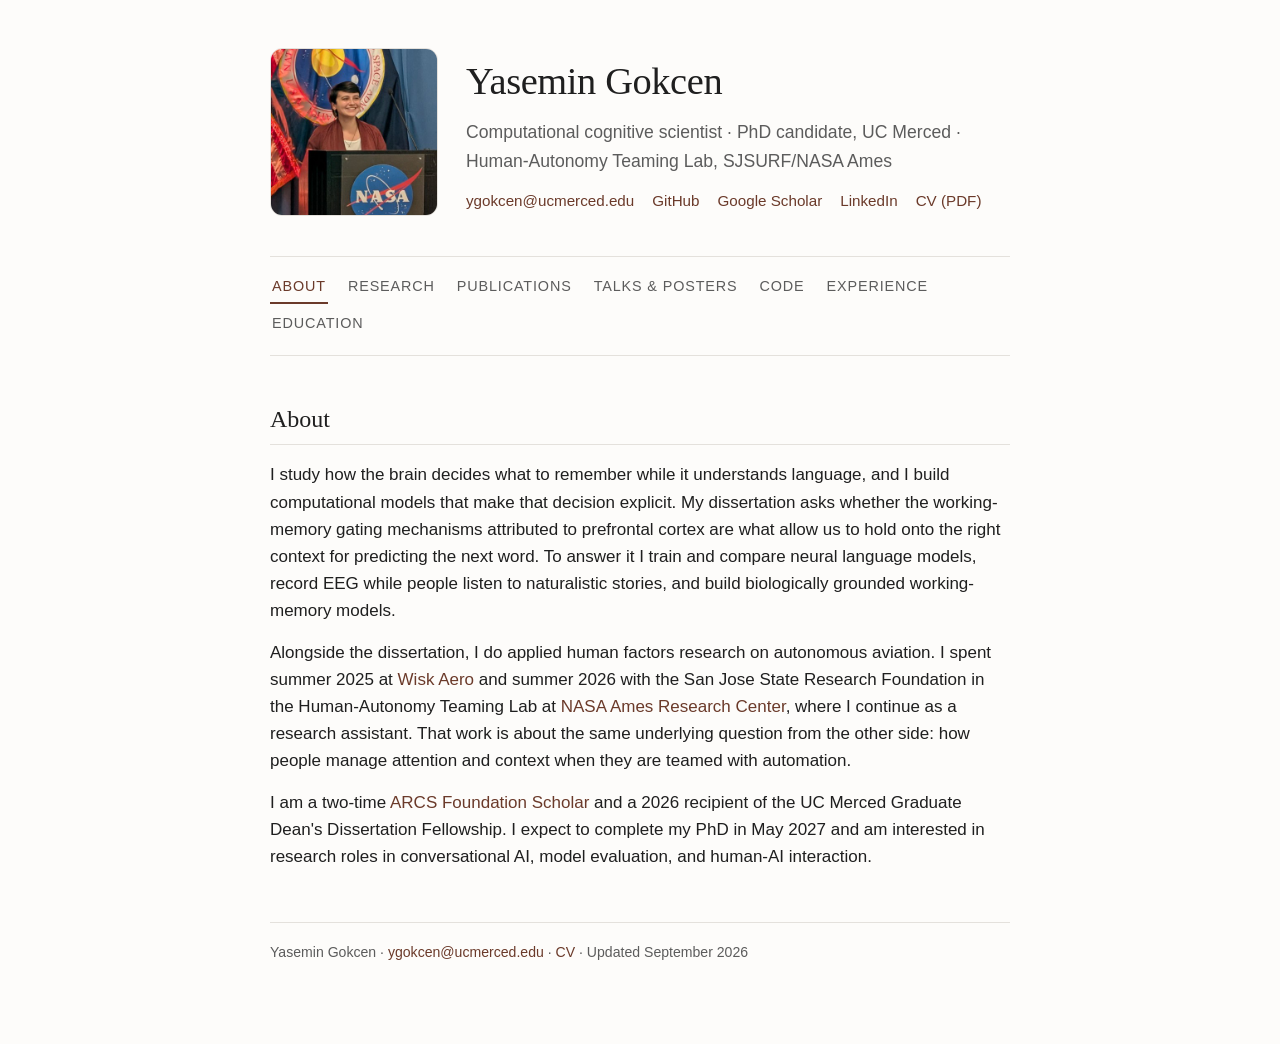
==== index.html @ 8fd5aa47 "Fix universal selector typo, suppress focus ring on tab panels, show all sections without JS" ====
<!DOCTYPE html>
<html lang="en">
<head>
<meta charset="utf-8">
<meta name="viewport" content="width=device-width, initial-scale=1">
<title>Yasemin Gokcen</title>
<meta name="description" content="Yasemin Gokcen — computational cognitive scientist. PhD candidate at UC Merced working on context gating in predictive language processing; human-autonomy teaming research at NASA Ames.">
<meta property="og:title" content="Yasemin Gokcen">
<meta property="og:description" content="Computational cognitive scientist. Language models, EEG, working memory, and human-autonomy teaming.">
<meta property="og:type" content="website">
<meta property="og:url" content="https://yasemin.gokcen.me/">
<link rel="canonical" href="https://yasemin.gokcen.me/">
<link rel="stylesheet" href="style.css">
<noscript><style>main > section[role="tabpanel"][hidden] { display: block; }</style></noscript>
</head>
<body>
<main>

<header class="masthead">
<img class="portrait" src="img/yasemin.jpg" alt="Yasemin Gokcen speaking at a NASA podium" width="400" height="400">
<div class="masthead-text">
<h1>Yasemin Gokcen</h1>
<p class="tagline">Computational cognitive scientist · PhD candidate, UC Merced · Human-Autonomy Teaming Lab, SJSURF/NASA Ames</p>
<div class="links">
<a href="mailto:ygokcen@ucmerced.edu">ygokcen@ucmerced.edu</a>
<a href="https://github.com/y-gokcen">GitHub</a>
<a href="https://scholar.google.com/citations?user=xnPKVA8AAAAJ&amp;hl=en">Google Scholar</a>
<a href="https://www.linkedin.com/in/yasemin-gokcen-015443337/">LinkedIn</a>
<a href="cv/Yasemin_Gokcen_Resume_2026.pdf">CV (PDF)</a>
</div>
</div>
</header>

<nav class="sections" role="tablist" aria-label="Page sections">
<a href="#about" role="tab" id="tab-about" aria-controls="about" data-tab="about">About</a>
<a href="#research" role="tab" id="tab-research" aria-controls="research" data-tab="research">Research</a>
<a href="#publications" role="tab" id="tab-publications" aria-controls="publications" data-tab="publications">Publications</a>
<a href="#presentations" role="tab" id="tab-presentations" aria-controls="presentations" data-tab="presentations">Talks &amp; Posters</a>
<a href="#projects" role="tab" id="tab-projects" aria-controls="projects" data-tab="projects">Code</a>
<a href="#experience" role="tab" id="tab-experience" aria-controls="experience" data-tab="experience">Experience</a>
<a href="#education" role="tab" id="tab-education" aria-controls="education" data-tab="education">Education</a>
</nav>

<section id="about" role="tabpanel" aria-labelledby="tab-about" tabindex="0">
<h2>About</h2>
<p>I study how the brain decides what to remember while it understands language, and I build computational models that make that decision explicit. My dissertation asks whether the working-memory gating mechanisms attributed to prefrontal cortex are what allow us to hold onto the right context for predicting the next word. To answer it I train and compare neural language models, record EEG while people listen to naturalistic stories, and build biologically grounded working-memory models.</p>
<p>Alongside the dissertation, I do applied human factors research on autonomous aviation. I spent summer 2025 at <a href="https://wisk.aero/">Wisk Aero</a> and summer 2026 with the San Jose State Research Foundation in the Human-Autonomy Teaming Lab at <a href="https://www.nasa.gov/ames/">NASA Ames Research Center</a>, where I continue as a research assistant. That work is about the same underlying question from the other side: how people manage attention and context when they are teamed with automation.</p>
<p>I am a two-time <a href="https://arcsfoundation.org/">ARCS Foundation Scholar</a> and a 2026 recipient of the UC Merced Graduate Dean's Dissertation Fellowship. I expect to complete my PhD in May 2027 and am interested in research roles in conversational AI, model evaluation, and human-AI interaction.</p>
</section>

<section id="research" role="tabpanel" aria-labelledby="tab-research" tabindex="0" hidden>
<h2>Research</h2>
<h3>Context gating in predictive language processing</h3>
<p class="meta">PhD dissertation · UC Merced · with David C. Noelle and Rachel Ryskin</p>
<p>Comprehenders constantly predict upcoming words from context, but the memory holding that context is limited and noisy. Something has to decide what to keep and what to let go. Prefrontal cortex is thought to solve this with a gating mechanism: open the gate to update working memory with relevant input, close it to protect what is already there. My dissertation tests whether this gating is what supports prediction during real-time comprehension, using three converging methods.</p>
<ul>
<li><strong>Language-model comparison.</strong> I trained matched recurrent language models that differ only in whether they have gating (LSTM vs. RNN, several random seeds each) and derived a word-by-word <em>gating utility</em> score: how much better the gated model predicts each word. Gating utility rises with independent measures of working-memory demand from three psycholinguistic frameworks (Dependency Locality Theory, ACT-R retrieval cost, and left-corner parsing), which means gating is recruited exactly where context memory is under the most strain.</li>
<li><strong>EEG during naturalistic listening.</strong> Thirty-two participants listened to the ten Natural Stories narratives while I recorded EEG. Mixed-effects models with GPT surprisal, semantic similarity, frequency, and duration as predictors replicate the surprisal–N400 relationship in a naturalistic auditory setting, and the gating-utility score predicts a separate, later component (roughly 400–600 ms), consistent with gating being a distinct process from prediction itself.</li>
<li><strong>A biologically grounded working-memory model.</strong> I built a prefrontal-cortex/basal-ganglia working-memory model in Go using the Leabra/Emergent framework, ran parameter sweeps on an HPC cluster with SLURM, and ablated three model variants to identify which memory component carries the effect. A manuscript on adaptive gating for sequence prediction with long-distance dependencies is in preparation.</li>
</ul>
<h3>Human-autonomy teaming in aviation</h3>
<p class="meta">San Jose State University Research Foundation collaboration with NASA Ames Research Center (2026–present) · Wisk Aero (2025)</p>
<p>With the HAT Lab I owned the reaction-time data for a human-in-the-loop study of remote pilots responding to autonomous detect-and-avoid alerts, turning raw simulation logs into the analysis-ready dataset used by the team, and analyzed response times by alert type and maneuver together with NASA-TLX workload and physiological measures. I also authored a research roadmap on the changing human role in autonomous aviation and served as an embedded observer for a week-long air traffic control simulation with retired controllers. At Wisk Aero I led rapid prototype studies with eye-tracking, physiological sensors, and qualitative methods, and presented findings that shaped product decisions.</p>
</section>

<section id="publications" role="tabpanel" aria-labelledby="tab-publications" tabindex="0" hidden>
<h2>Publications</h2>
<div class="pub">
<div class="title">The Role of Context Gating in Predictive Sentence Processing</div>
<div>Yasemin Gokcen, David C. Noelle, and Rachel Ryskin</div>
<div class="venue">Proceedings of the 47th Annual Meeting of the Cognitive Science Society (CogSci 2025)
<a class="pdf" href="https://escholarship.org/uc/item/21w8j87z">eScholarship</a>
<a class="pdf" href="https://escholarship.org/content/qt21w8j87z/qt21w8j87z.pdf">PDF</a>
</div>
</div>
<div class="pub">
<div class="title">Adaptive Gating in Prefrontal Cortex for Sequence Prediction with Long-Distance Dependencies</div>
<div>Yasemin Gokcen, Rachel Ryskin, and David C. Noelle</div>
<div class="venue">Manuscript in preparation, 2026</div>
</div>
</section>

<section id="presentations" role="tabpanel" aria-labelledby="tab-presentations" tabindex="0" hidden>
<h2>Talks &amp; Posters</h2>
<p class="small meta">One research line across four years. Click a thumbnail for the full PDF.</p>
<div class="grid">
<div class="card">
<a class="thumb" href="posters/2026-ARCS-poster.pdf"><img src="img/2026-ARCS-poster.jpg" alt="ARCS Foundation 2026 poster" loading="lazy"></a>
<div class="body">
<span class="kind">Poster · April 2026</span>
<div class="venue">ARCS Foundation Northern California Chapter, Supernova Scholar Showcase</div>
<div class="ttl">The Role of Context Gating in Predictive Sentence Processing</div>
</div>
</div>
<div class="card">
<a class="thumb" href="posters/2025-SNL-poster.pdf"><img src="img/2025-SNL-poster.jpg" alt="SNL 2025 poster" loading="lazy"></a>
<div class="body">
<span class="kind">Poster · 2025</span>
<div class="venue">Society for the Neurobiology of Language</div>
<div class="ttl">The Role of Context Gating in Predictive Sentence Processing</div>
</div>
</div>
<div class="card">
<a class="thumb" href="posters/2025-CogSci-poster.pdf"><img src="img/2025-CogSci-poster.jpg" alt="CogSci 2025 poster" loading="lazy"></a>
<div class="body">
<span class="kind">Poster · 2025</span>
<div class="venue">Cognitive Science Society (CogSci), San Francisco</div>
<div class="ttl">The Role of Context Gating in Predictive Sentence Processing</div>
</div>
</div>
<div class="card">
<a class="thumb" href="posters/2024-CAMP7-talk.pdf"><img src="img/2024-CAMP7-talk.jpg" alt="CAMP 7 talk slides" loading="lazy"></a>
<div class="body">
<span class="kind">Talk · 2024</span>
<div class="venue">California Meeting on Psycholinguistics (CAMP 7), UC San Diego</div>
<div class="ttl">The Role of Context Gating in Predictive Sentence Processing</div>
</div>
</div>
<div class="card">
<a class="thumb" href="posters/2024-CIN-poster.pdf"><img src="img/2024-CIN-poster.jpg" alt="CIN 2024 poster" loading="lazy"></a>
<div class="body">
<span class="kind">Poster · 2024</span>
<div class="venue">Center for Integrated Neuroscience Inaugural Research Showcase, UC Merced</div>
<div class="ttl">The Role of Prefrontal Cortex Context Maintenance and Updating in Predictive Sentence Processing</div>
</div>
</div>
<div class="card">
<a class="thumb" href="posters/2023-Psychonomics-poster.pdf"><img src="img/2023-Psychonomics-poster.jpg" alt="Psychonomics 2023 poster" loading="lazy"></a>
<div class="body">
<span class="kind">Poster · 2023</span>
<div class="venue">Psychonomic Society Annual Meeting, San Francisco</div>
<div class="ttl">The Role of Context Maintenance and Updating in Predictive Sentence Processing</div>
</div>
</div>
<div class="card">
<a class="thumb" href="posters/2023-SNL-poster.pdf"><img src="img/2023-SNL-poster.jpg" alt="SNL 2023 poster" loading="lazy"></a>
<div class="body">
<span class="kind">Poster · 2023</span>
<div class="venue">Society for the Neurobiology of Language, Marseille</div>
<div class="ttl">Sandbox Series: The Role of Context Maintenance and Updating in Predictive Sentence Processing</div>
</div>
</div>
</div>
</section>

<section id="projects" role="tabpanel" aria-labelledby="tab-projects" tabindex="0" hidden>
<h2>Code</h2>
<p class="small meta">Research code and demos on <a href="https://github.com/y-gokcen">GitHub</a>.</p>
<div class="project">
<span class="name"><a href="https://github.com/y-gokcen/FSA-Model">FSA-Model</a></span> <span class="stack">Go · Leabra/Emergent · SLURM · R</span>
<div>Prefrontal-cortex/basal-ganglia (PBWM) working-memory model that must learn to gate and hold a disambiguating token in order to predict the next symbol of a finite-state-automaton sequence. Adapted from the CompCogNeuro SIR simulation; the computational core of the dissertation.</div>
</div>
<div class="project">
<span class="name"><a href="https://github.com/y-gokcen/eeg-language-processing">eeg-language-processing</a></span> <span class="stack">Python · EEG</span>
<div>Tests whether GPT-2 surprisal predicts human EEG responses during naturalistic story comprehension, linking language-model predictability to the N400.</div>
</div>
<div class="project">
<span class="name"><a href="https://github.com/y-gokcen/lstm-runn-working-memory">lstm-runn-working-memory</a></span> <span class="stack">R · lme4 · tidyverse</span>
<div>Analysis comparing LSTM, ReLU-RNN, and tanh-RNN language models (15 seeds each) on the Natural Stories corpus; model residuals serve as a gating-utility measure tested against working-memory demand predictors.</div>
</div>
<div class="project">
<span class="name"><a href="https://github.com/y-gokcen/predictive-coding-network">predictive-coding-network</a></span> <span class="stack">Python · NumPy</span>
<div>Predictive coding network implemented from scratch with local, prediction-error-driven learning instead of backpropagation; over 90% accuracy on unseen logic-gate sequences.</div>
</div>
<div class="project">
<span class="name"><a href="https://github.com/y-gokcen/gpt2-surprisal-demo">gpt2-surprisal-demo</a></span> <span class="stack">JavaScript</span>
<div>Interactive word-by-word GPT-2 surprisal calculator, built with AI-assisted development tools and deployed in under an hour. <a href="https://y-gokcen.github.io/gpt2-surprisal-demo/">Live demo</a>.</div>
</div>
</section>

<section id="experience" role="tabpanel" aria-labelledby="tab-experience" tabindex="0" hidden>
<h2>Experience</h2>
<div class="role">
<div class="head"><span class="org">Research Assistant, San Jose State Research Foundation + Human-Autonomy Teaming Lab · NASA Ames Research Center</span><span class="when">Jun 2026 – present</span></div>
<div class="small">Summer internship extended into an ongoing role. Reaction-time analysis for a remote-pilot detect-and-avoid study; research roadmap on the human role in autonomous aviation; embedded observer for an air traffic control simulation.</div>
</div>
<div class="role">
<div class="head"><span class="org">Human Factors Intern · Wisk Aero</span><span class="when">Jun – Aug 2025</span></div>
<div class="small">Applied research on human-automation interaction for autonomous aircraft: rapid prototype studies with eye-tracking and physiological sensors, multimodal data modeling, stakeholder presentations.</div>
</div>
<div class="role">
<div class="head"><span class="org">Graduate Teaching Assistant · UC Merced</span><span class="when">Aug 2025 – May 2026</span></div>
<div class="small">TA for cognitive science classes taught at UC Merced, including Introduction to AI, Introduction to Linguistics, Cognitive Neuroscience, Computational Cognitive Neuroscience, and Scientific Thinking; Led weekly discussion and computer-science lab sections for 100+ students; Provided detailed feedback for students and collaborated with professor on class and evaluation materials.</div>
</div>
</section>

<section id="education" role="tabpanel" aria-labelledby="tab-education" tabindex="0" hidden>
<h2>Education &amp; Awards</h2>
<ul>
<li><strong>PhD, Cognitive and Information Sciences</strong>, University of California, Merced, expected May 2027. Advisors: David C. Noelle and Rachel Ryskin.</li>
<li><strong>MS, Cognitive and Information Sciences</strong>, University of California, Merced, 2026.</li>
<li><strong>BS, Cognitive/Computational Neuroscience</strong>, The Ohio State University, 2022.</li>
</ul>
<ul>
<li>Graduate Dean's Dissertation Fellowship, UC Merced (2026)</li>
<li>ARCS Foundation Scholar, Northern California Chapter (2024–2026)</li>
<li>MacKenzie Scott Travel Award (2023)</li>
<li>UC Merced Academic Senate Summer Fellowship (2023–2024)</li>
<li>ADNiR Scholar, The Ohio State University (2021–2022)</li>
</ul>
</section>

<footer>
Yasemin Gokcen · <a href="mailto:ygokcen@ucmerced.edu">ygokcen@ucmerced.edu</a> · <a href="cv/Yasemin_Gokcen_Resume_2026.pdf">CV</a> · Updated September 2026
</footer>

<script>
(function () {
  var tabs = Array.prototype.slice.call(document.querySelectorAll('nav.sections [role="tab"]'));
  var panels = Array.prototype.slice.call(document.querySelectorAll('main > section[role="tabpanel"]'));
  var defaultTab = 'about';

  function activate(id, opts) {
    opts = opts || {};
    var found = false;
    panels.forEach(function (panel) {
      var match = panel.id === id;
      panel.hidden = !match;
      if (match) found = true;
    });
    if (!found) {
      id = defaultTab;
      panels.forEach(function (panel) {
        panel.hidden = panel.id !== id;
      });
    }
    tabs.forEach(function (tab) {
      var selected = tab.dataset.tab === id;
      tab.setAttribute('aria-selected', selected ? 'true' : 'false');
      tab.classList.toggle('active', selected);
    });
    if (opts.scroll) {
      var panel = document.getElementById(id);
      if (panel) panel.focus({ preventScroll: false });
    }
  }

  tabs.forEach(function (tab) {
    tab.addEventListener('click', function (e) {
      e.preventDefault();
      var id = tab.dataset.tab;
      if (history.pushState) {
        history.pushState(null, '', '#' + id);
      } else {
        location.hash = id;
      }
      activate(id, { scroll: true });
    });
  });

  window.addEventListener('popstate', function () {
    var id = location.hash.replace('#', '') || defaultTab;
    activate(id);
  });

  var initial = location.hash.replace('#', '') || defaultTab;
  activate(initial);
})();
</script>
</main>
</body>
</html>
---- style.css ----
:root {
--bg: #fdfcfa;
--fg: #1f1f1f;
--muted: #5c5c5c;
--rule: #e4e1dc;
--accent: #6b3a2a;
--card: #ffffff;
--todo: #b3261e;
--maxw: 780px;
}
@media (prefers-color-scheme: dark) {
:root:not([data-theme="light"]) {
--bg: #161514;
--fg: #ebe7e1;
--muted: #a39d95;
--rule: #2e2b28;
--accent: #d8a08b;
--card: #1f1d1b;
--todo: #f2857a;
}
}
* { box-sizing: border-box; }
html { scroll-behavior: smooth; }
body {
margin: 0;
background: var(--bg);
color: var(--fg);
font-family: -apple-system, BlinkMacSystemFont, "Segoe UI", Roboto, Helvetica, Arial, sans-serif;
font-size: 17px;
line-height: 1.6;
-webkit-font-smoothing: antialiased;
}
a { color: var(--accent); text-decoration: none; }
a:hover { text-decoration: underline; }
main {
max-width: var(--maxw);
margin: 0 auto;
padding: 48px 20px 80px;
}
/* Header */
header.masthead {
margin-bottom: 40px;
display: flex;
align-items: center;
gap: 28px;
}
header.masthead .portrait {
width: 168px;
height: 168px;
flex: 0 0 168px;
object-fit: cover;
border-radius: 12px;
border: 1px solid var(--rule);
}
header.masthead h1 {
font-family: Georgia, "Times New Roman", serif;
font-weight: 400;
font-size: 2.4rem;
letter-spacing: -0.01em;
margin: 0 0 6px;
}
header.masthead .tagline {
font-size: 1.1rem;
color: var(--muted);
margin: 0 0 14px;
}
header.masthead .links {
display: flex;
flex-wrap: wrap;
gap: 6px 18px;
font-size: 0.95rem;
}
nav.sections {
display: flex;
flex-wrap: wrap;
gap: 4px 18px;
font-size: 0.9rem;
text-transform: uppercase;
letter-spacing: 0.06em;
padding: 14px 0;
border-top: 1px solid var(--rule);
border-bottom: 1px solid var(--rule);
margin-bottom: 44px;
}
nav.sections a { color: var(--muted); }
nav.sections a:hover { color: var(--accent); text-decoration: none; }
/* Sections */
section { margin-bottom: 52px; }
section h2 {
font-family: Georgia, "Times New Roman", serif;
font-weight: 400;
font-size: 1.5rem;
margin: 0 0 16px;
padding-bottom: 6px;
border-bottom: 1px solid var(--rule);
}
section h3 {
font-size: 1.05rem;
font-weight: 600;
margin: 24px 0 4px;
}
section p { margin: 0 0 14px; }
section ul { padding-left: 1.2em; margin: 0 0 14px; }
section li { margin-bottom: 6px; }
.meta { color: var(--muted); font-size: 0.95rem; }
.small { font-size: 0.92rem; }
/* Publications */
.pub { margin-bottom: 18px; }
.pub .title { font-weight: 600; }
.pub .venue { color: var(--muted); }
.pub .pdf { font-size: 0.9rem; margin-left: 6px; }
/* Talks & posters grid */
.grid {
display: grid;
grid-template-columns: repeat(auto-fill, minmax(220px, 1fr));
gap: 22px;
margin-top: 8px;
}
.card {
background: var(--card);
border: 1px solid var(--rule);
border-radius: 6px;
overflow: hidden;
display: flex;
flex-direction: column;
}
.card a.thumb {
display: block;
background: #efece7;
border-bottom: 1px solid var(--rule);
aspect-ratio: 4 / 3;
overflow: hidden;
}
.card a.thumb img {
width: 100%;
height: 100%;
object-fit: cover;
object-position: top;
display: block;
transition: transform 0.2s ease;
}
.card a.thumb:hover img { transform: scale(1.02); }
.card .body { padding: 12px 14px 14px; font-size: 0.92rem; }
.card .kind {
display: inline-block;
font-size: 0.72rem;
text-transform: uppercase;
letter-spacing: 0.08em;
color: var(--muted);
margin-bottom: 4px;
}
.card .venue { font-weight: 600; }
.card .ttl { color: var(--muted); margin-top: 2px; }
/* Projects */
.project { margin-bottom: 14px; }
.project .name { font-weight: 600; }
.project .stack { color: var(--muted); font-size: 0.88rem; }
/* Experience */
.role { margin-bottom: 16px; }
.role .head { display: flex; justify-content: space-between; gap: 12px; flex-wrap: wrap; }
.role .org { font-weight: 600; }
.role .when { color: var(--muted); font-size: 0.92rem; white-space: nowrap; }
/* Review markers: remove before publishing */
.todo {
color: var(--todo);
font-weight: 600;
font-size: 0.85rem;
}
footer {
border-top: 1px solid var(--rule);
padding-top: 18px;
color: var(--muted);
font-size: 0.88rem;
}
@media (max-width: 560px) {
header.masthead { flex-direction: column; align-items: flex-start; gap: 18px; }
header.masthead .portrait { width: 132px; height: 132px; flex-basis: auto; }
}
@media (max-width: 480px) {
body { font-size: 16px; }
header.masthead h1 { font-size: 1.9rem; }
main { padding-top: 32px; }
}
/* --- Tab navigation (appended for click-to-switch sections) --- */

nav.sections a[role="tab"] {
  padding: 4px 2px;
  border-bottom: 2px solid transparent;
}

nav.sections a[role="tab"]:hover {
  border-bottom-color: var(--rule);
}

nav.sections a[role="tab"].active {
  color: var(--accent);
  border-bottom-color: var(--accent);
}

main > section[role="tabpanel"][hidden] {
  display: none;
}

/* Panels receive programmatic focus when a tab is clicked; suppress the focus ring on them */
main > section[role="tabpanel"]:focus { outline: none; }
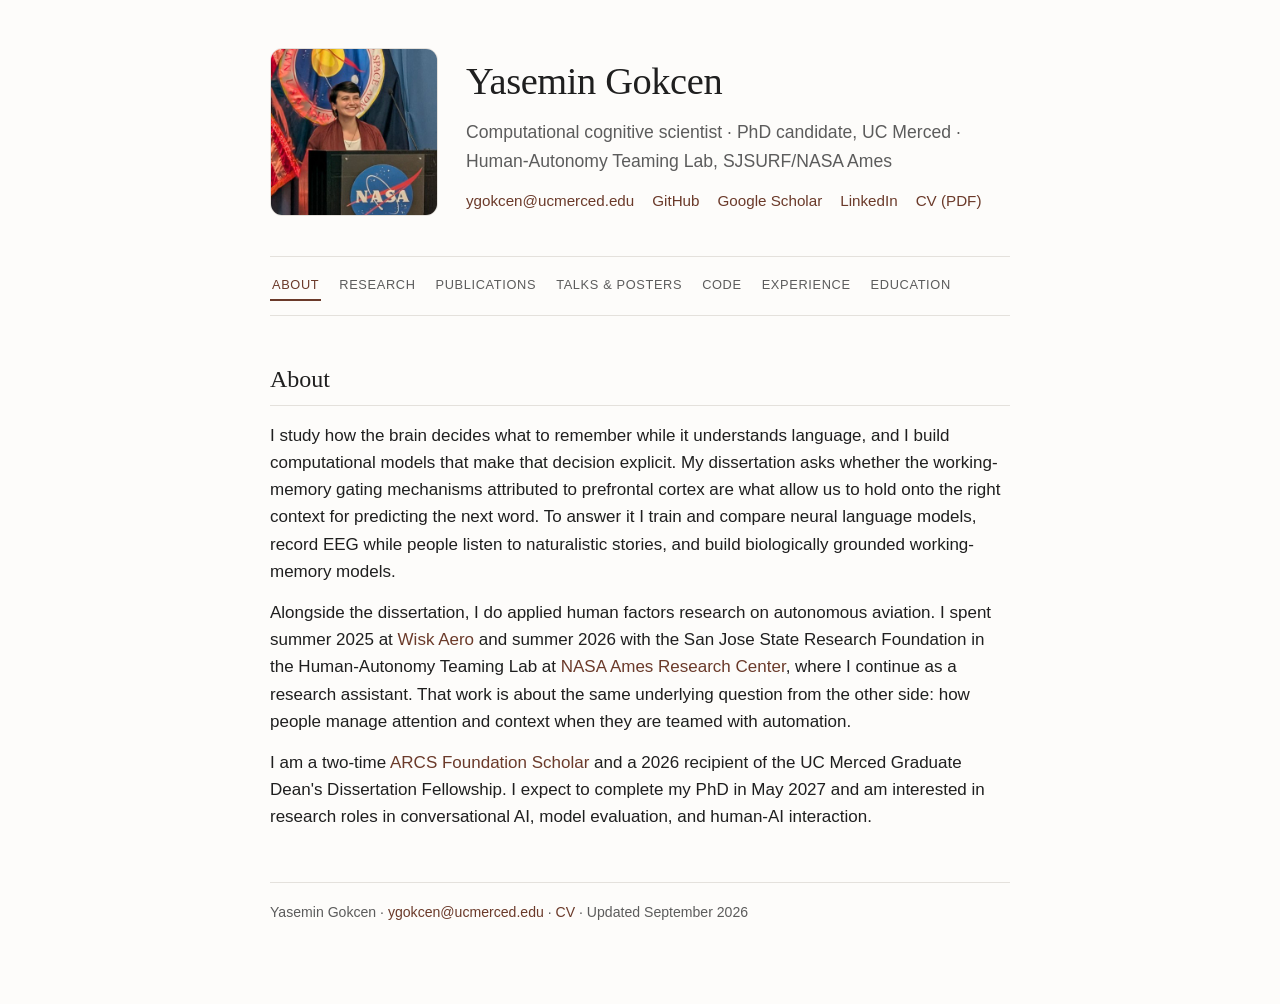
==== commit ff7ccfc0: "Add link-preview image and favicon; CV wording tweak" ====
--- a/index.html
+++ b/index.html
@@ -8,8 +8,10 @@
 <meta property="og:title" content="Yasemin Gokcen">
 <meta property="og:description" content="Computational cognitive scientist. Language models, EEG, working memory, and human-autonomy teaming.">
 <meta property="og:type" content="website">
+<meta property="og:image" content="https://yasemin.gokcen.me/img/yasemin.jpg">
 <meta property="og:url" content="https://yasemin.gokcen.me/">
 <link rel="canonical" href="https://yasemin.gokcen.me/">
+<link rel="icon" href="favicon.svg" type="image/svg+xml">
 <link rel="stylesheet" href="style.css">
 <noscript><style>main > section[role="tabpanel"][hidden] { display: block; }</style></noscript>
 </head>
--- a/style.css
+++ b/style.css
@@ -73,10 +73,10 @@
 nav.sections {
 display: flex;
 flex-wrap: wrap;
-gap: 4px 18px;
-font-size: 0.9rem;
+gap: 4px 16px;
+font-size: 0.8rem;
 text-transform: uppercase;
-letter-spacing: 0.06em;
+letter-spacing: 0.05em;
 padding: 14px 0;
 border-top: 1px solid var(--rule);
 border-bottom: 1px solid var(--rule);
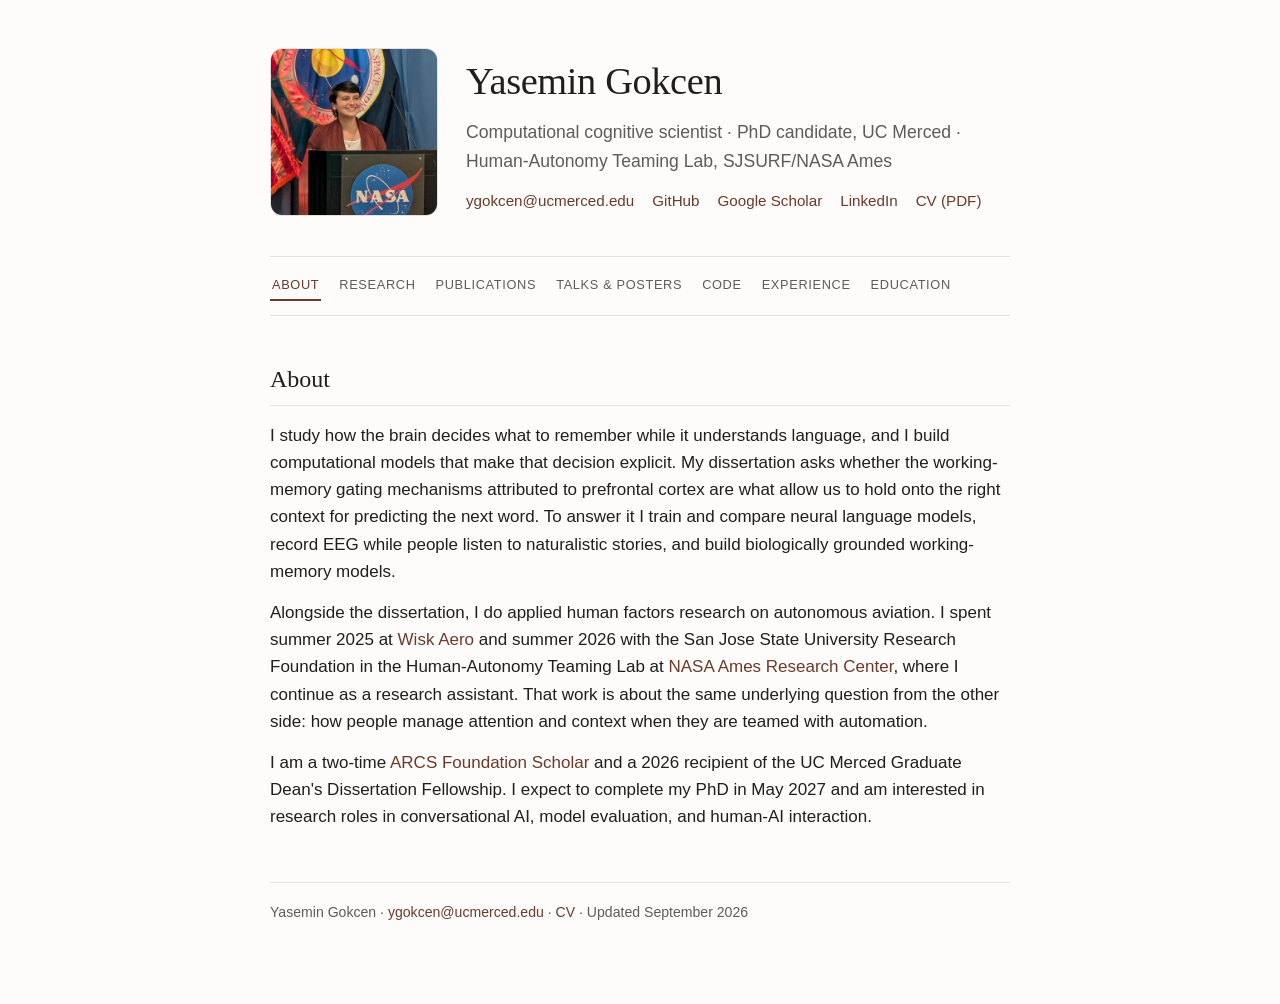
==== commit e00bd8ce: "Fix organization name in About section Corrected the name of the San Jose State University Research " ====
--- a/index.html
+++ b/index.html
@@ -46,7 +46,7 @@
 <section id="about" role="tabpanel" aria-labelledby="tab-about" tabindex="0">
 <h2>About</h2>
 <p>I study how the brain decides what to remember while it understands language, and I build computational models that make that decision explicit. My dissertation asks whether the working-memory gating mechanisms attributed to prefrontal cortex are what allow us to hold onto the right context for predicting the next word. To answer it I train and compare neural language models, record EEG while people listen to naturalistic stories, and build biologically grounded working-memory models.</p>
-<p>Alongside the dissertation, I do applied human factors research on autonomous aviation. I spent summer 2025 at <a href="https://wisk.aero/">Wisk Aero</a> and summer 2026 with the San Jose State Research Foundation in the Human-Autonomy Teaming Lab at <a href="https://www.nasa.gov/ames/">NASA Ames Research Center</a>, where I continue as a research assistant. That work is about the same underlying question from the other side: how people manage attention and context when they are teamed with automation.</p>
+<p>Alongside the dissertation, I do applied human factors research on autonomous aviation. I spent summer 2025 at <a href="https://wisk.aero/">Wisk Aero</a> and summer 2026 with the San Jose State University Research Foundation in the Human-Autonomy Teaming Lab at <a href="https://www.nasa.gov/ames/">NASA Ames Research Center</a>, where I continue as a research assistant. That work is about the same underlying question from the other side: how people manage attention and context when they are teamed with automation.</p>
 <p>I am a two-time <a href="https://arcsfoundation.org/">ARCS Foundation Scholar</a> and a 2026 recipient of the UC Merced Graduate Dean's Dissertation Fellowship. I expect to complete my PhD in May 2027 and am interested in research roles in conversational AI, model evaluation, and human-AI interaction.</p>
 </section>
 
@@ -62,7 +62,7 @@
 </ul>
 <h3>Human-autonomy teaming in aviation</h3>
 <p class="meta">San Jose State University Research Foundation collaboration with NASA Ames Research Center (2026–present) · Wisk Aero (2025)</p>
-<p>With the HAT Lab I owned the reaction-time data for a human-in-the-loop study of remote pilots responding to autonomous detect-and-avoid alerts, turning raw simulation logs into the analysis-ready dataset used by the team, and analyzed response times by alert type and maneuver together with NASA-TLX workload and physiological measures. I also authored a research roadmap on the changing human role in autonomous aviation and served as an embedded observer for a week-long air traffic control simulation with retired controllers. At Wisk Aero I led rapid prototype studies with eye-tracking, physiological sensors, and qualitative methods, and presented findings that shaped product decisions.</p>
+<p>With the HAT Lab I owned the reaction-time data for a human-in-the-loop study of remote pilots responding to autonomous detect-and-avoid alerts, turning raw simulation logs into the analysis-ready dataset used by the team, and analyzed response times by alert type and maneuver together with NASA-TLX workload and physiological measures. I also authored a research roadmap for a five-year agenda on the changing human role in autonomous aviation and served as an embedded observer for a week-long air traffic control simulation with retired controllers. At Wisk Aero I led rapid prototype studies with eye-tracking, physiological sensors, and qualitative methods, and presented findings that shaped product decisions.</p>
 </section>
 
 <section id="publications" role="tabpanel" aria-labelledby="tab-publications" tabindex="0" hidden>
@@ -87,10 +87,18 @@
 <p class="small meta">One research line across four years. Click a thumbnail for the full PDF.</p>
 <div class="grid">
 <div class="card">
+<a class="thumb" href="https://vimeo.com/1189383013"><img src="img/2026-ARCS-panel.jpg" alt="ARCS Supernova 2026 symposium" loading="lazy"></a>
+<div class="body">
+<span class="kind">Panel · April 2026</span>
+<div class="venue">ARCS Foundation Northern California Chapter, Supernova 2026 Scholar Celebration and Symposium, San Francisco</div>
+<div class="ttl">Invited panelist, “AI: How Scientific Research Is Changing and Adapting to the New Technology” · <a href="https://vimeo.com/1189383013">Watch the recording</a></div>
+</div>
+</div>
+<div class="card">
 <a class="thumb" href="posters/2026-ARCS-poster.pdf"><img src="img/2026-ARCS-poster.jpg" alt="ARCS Foundation 2026 poster" loading="lazy"></a>
 <div class="body">
 <span class="kind">Poster · April 2026</span>
-<div class="venue">ARCS Foundation Northern California Chapter, Supernova Scholar Showcase</div>
+<div class="venue">ARCS Foundation Northern California Chapter, Supernova 2026 Scholar Celebration and Symposium, San Francisco</div>
 <div class="ttl">The Role of Context Gating in Predictive Sentence Processing</div>
 </div>
 </div>
@@ -181,7 +189,7 @@
 <div class="small">Applied research on human-automation interaction for autonomous aircraft: rapid prototype studies with eye-tracking and physiological sensors, multimodal data modeling, stakeholder presentations.</div>
 </div>
 <div class="role">
-<div class="head"><span class="org">Graduate Teaching Assistant · UC Merced</span><span class="when">Aug 2025 – May 2026</span></div>
+<div class="head"><span class="org">Graduate Teaching Assistant · UC Merced</span><span class="when">Aug 2022 – May 2026</span></div>
 <div class="small">TA for cognitive science classes taught at UC Merced, including Introduction to AI, Introduction to Linguistics, Cognitive Neuroscience, Computational Cognitive Neuroscience, and Scientific Thinking; Led weekly discussion and computer-science lab sections for 100+ students; Provided detailed feedback for students and collaborated with professor on class and evaluation materials.</div>
 </div>
 </section>
--- a/style.css
+++ b/style.css
@@ -173,13 +173,37 @@
 font-size: 0.88rem;
 }
 @media (max-width: 560px) {
-header.masthead { flex-direction: column; align-items: flex-start; gap: 18px; }
-header.masthead .portrait { width: 132px; height: 132px; flex-basis: auto; }
-}
+/* Phone layout: header and tab bar stay fixed; only the active section scrolls */
+html, body { height: 100%; overflow: hidden; }
+main {
+  height: 100vh;
+  height: 100dvh;
+  display: flex;
+  flex-direction: column;
+  padding: 16px 20px 0;
+  overflow: hidden;
+}
+header.masthead { flex: none; align-items: center; gap: 16px; margin-bottom: 14px; }
+header.masthead .portrait { width: 84px; height: 84px; flex-basis: 84px; border-radius: 10px; }
+header.masthead h1 { font-size: 1.7rem; margin-bottom: 2px; }
+header.masthead .tagline { font-size: 0.92rem; line-height: 1.4; margin-bottom: 8px; }
+header.masthead .links { font-size: 0.88rem; gap: 4px 14px; }
+nav.sections { flex: none; gap: 0 16px; padding: 4px 0; margin-bottom: 0; }
+nav.sections a[role="tab"] { padding: 7px 0; }
+main > section[role="tabpanel"]:not([hidden]) {
+  flex: 1 1 auto;
+  min-height: 0;
+  overflow-y: auto;
+  -webkit-overflow-scrolling: touch;
+  margin-bottom: 0;
+  padding: 22px 0 32px;
+}
+main > section[role="tabpanel"] h2 { margin-top: 0; }
+footer { display: none; }
+}
+
 @media (max-width: 480px) {
 body { font-size: 16px; }
-header.masthead h1 { font-size: 1.9rem; }
-main { padding-top: 32px; }
 }
 /* --- Tab navigation (appended for click-to-switch sections) --- */
 
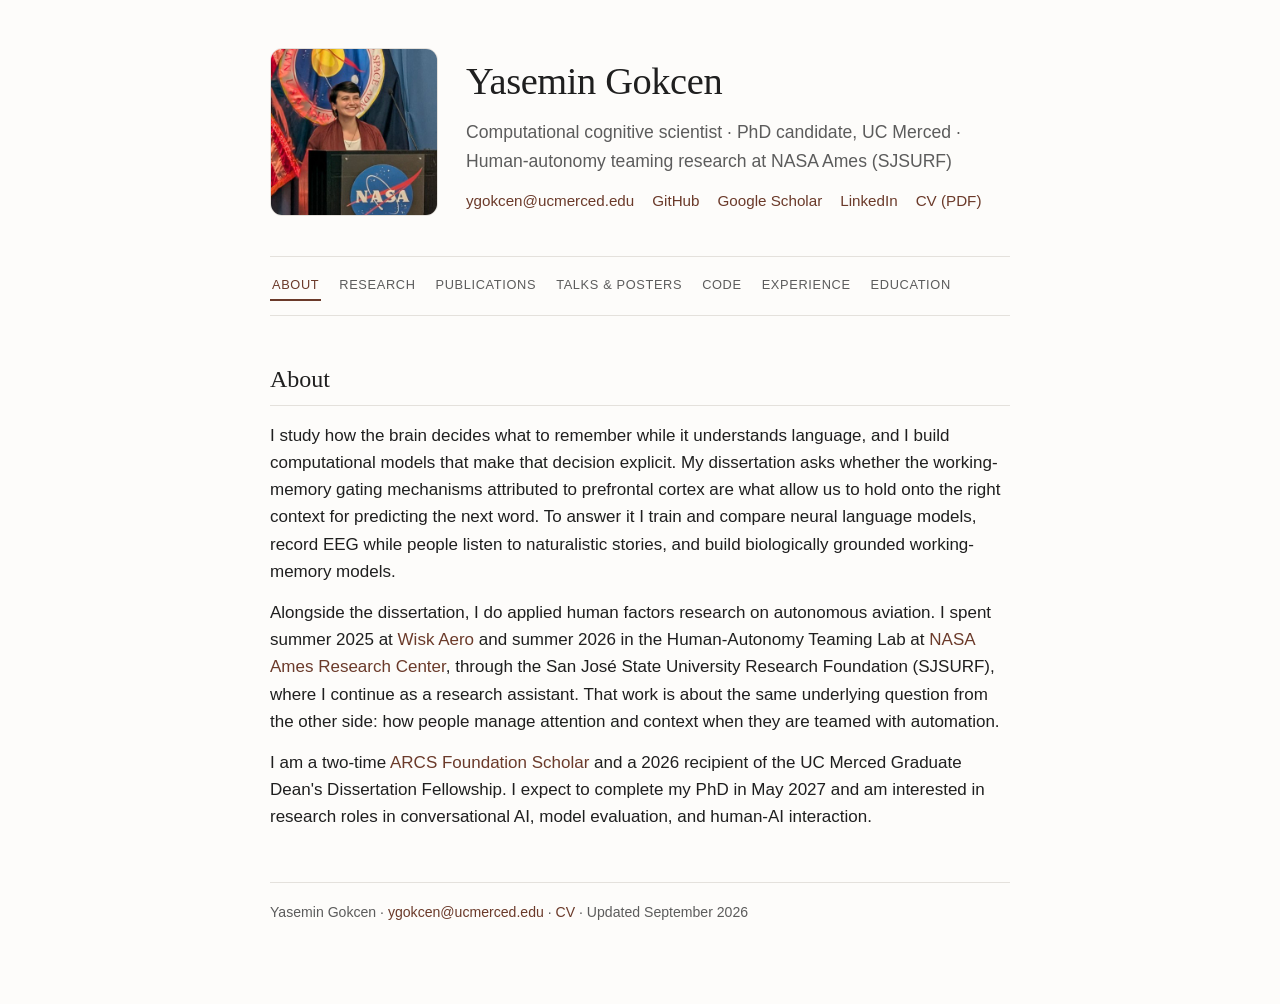
==== commit 63d6e0a2: "Consistent SJSURF wording across tagline, About, Research, and Experience; README describes tabs and" ====
--- a/index.html
+++ b/index.html
@@ -22,12 +22,12 @@
 <img class="portrait" src="img/yasemin.jpg" alt="Yasemin Gokcen speaking at a NASA podium" width="400" height="400">
 <div class="masthead-text">
 <h1>Yasemin Gokcen</h1>
-<p class="tagline">Computational cognitive scientist · PhD candidate, UC Merced · Human-Autonomy Teaming Lab, SJSURF/NASA Ames</p>
+<p class="tagline">Computational cognitive scientist · PhD candidate, UC Merced · Human-autonomy teaming research at NASA Ames (SJSURF)</p>
 <div class="links">
 <a href="mailto:ygokcen@ucmerced.edu">ygokcen@ucmerced.edu</a>
 <a href="https://github.com/y-gokcen">GitHub</a>
 <a href="https://scholar.google.com/citations?user=xnPKVA8AAAAJ&amp;hl=en">Google Scholar</a>
-<a href="https://www.linkedin.com/in/yasemin-gokcen-015443337/">LinkedIn</a>
+<a href="https://www.linkedin.com/in/yasemin-gokcen/">LinkedIn</a>
 <a href="cv/Yasemin_Gokcen_Resume_2026.pdf">CV (PDF)</a>
 </div>
 </div>
@@ -46,7 +46,7 @@
 <section id="about" role="tabpanel" aria-labelledby="tab-about" tabindex="0">
 <h2>About</h2>
 <p>I study how the brain decides what to remember while it understands language, and I build computational models that make that decision explicit. My dissertation asks whether the working-memory gating mechanisms attributed to prefrontal cortex are what allow us to hold onto the right context for predicting the next word. To answer it I train and compare neural language models, record EEG while people listen to naturalistic stories, and build biologically grounded working-memory models.</p>
-<p>Alongside the dissertation, I do applied human factors research on autonomous aviation. I spent summer 2025 at <a href="https://wisk.aero/">Wisk Aero</a> and summer 2026 with the San Jose State University Research Foundation in the Human-Autonomy Teaming Lab at <a href="https://www.nasa.gov/ames/">NASA Ames Research Center</a>, where I continue as a research assistant. That work is about the same underlying question from the other side: how people manage attention and context when they are teamed with automation.</p>
+<p>Alongside the dissertation, I do applied human factors research on autonomous aviation. I spent summer 2025 at <a href="https://wisk.aero/">Wisk Aero</a> and summer 2026 in the Human-Autonomy Teaming Lab at <a href="https://www.nasa.gov/ames/">NASA Ames Research Center</a>, through the San José State University Research Foundation (SJSURF), where I continue as a research assistant. That work is about the same underlying question from the other side: how people manage attention and context when they are teamed with automation.</p>
 <p>I am a two-time <a href="https://arcsfoundation.org/">ARCS Foundation Scholar</a> and a 2026 recipient of the UC Merced Graduate Dean's Dissertation Fellowship. I expect to complete my PhD in May 2027 and am interested in research roles in conversational AI, model evaluation, and human-AI interaction.</p>
 </section>
 
@@ -61,7 +61,7 @@
 <li><strong>A biologically grounded working-memory model.</strong> I built a prefrontal-cortex/basal-ganglia working-memory model in Go using the Leabra/Emergent framework, ran parameter sweeps on an HPC cluster with SLURM, and ablated three model variants to identify which memory component carries the effect. A manuscript on adaptive gating for sequence prediction with long-distance dependencies is in preparation.</li>
 </ul>
 <h3>Human-autonomy teaming in aviation</h3>
-<p class="meta">San Jose State University Research Foundation collaboration with NASA Ames Research Center (2026–present) · Wisk Aero (2025)</p>
+<p class="meta">Human-Autonomy Teaming Lab, NASA Ames Research Center, via SJSURF (2026–present) · Wisk Aero (2025)</p>
 <p>With the HAT Lab I owned the reaction-time data for a human-in-the-loop study of remote pilots responding to autonomous detect-and-avoid alerts, turning raw simulation logs into the analysis-ready dataset used by the team, and analyzed response times by alert type and maneuver together with NASA-TLX workload and physiological measures. I also authored a research roadmap for a five-year agenda on the changing human role in autonomous aviation and served as an embedded observer for a week-long air traffic control simulation with retired controllers. At Wisk Aero I led rapid prototype studies with eye-tracking, physiological sensors, and qualitative methods, and presented findings that shaped product decisions.</p>
 </section>
 
@@ -181,7 +181,7 @@
 <section id="experience" role="tabpanel" aria-labelledby="tab-experience" tabindex="0" hidden>
 <h2>Experience</h2>
 <div class="role">
-<div class="head"><span class="org">Research Assistant, San Jose State Research Foundation + Human-Autonomy Teaming Lab · NASA Ames Research Center</span><span class="when">Jun 2026 – present</span></div>
+<div class="head"><span class="org">Research Assistant, Human-Autonomy Teaming Lab · NASA Ames Research Center (via SJSU Research Foundation)</span><span class="when">Jun 2026 – present</span></div>
 <div class="small">Summer internship extended into an ongoing role. Reaction-time analysis for a remote-pilot detect-and-avoid study; research roadmap on the human role in autonomous aviation; embedded observer for an air traffic control simulation.</div>
 </div>
 <div class="role">
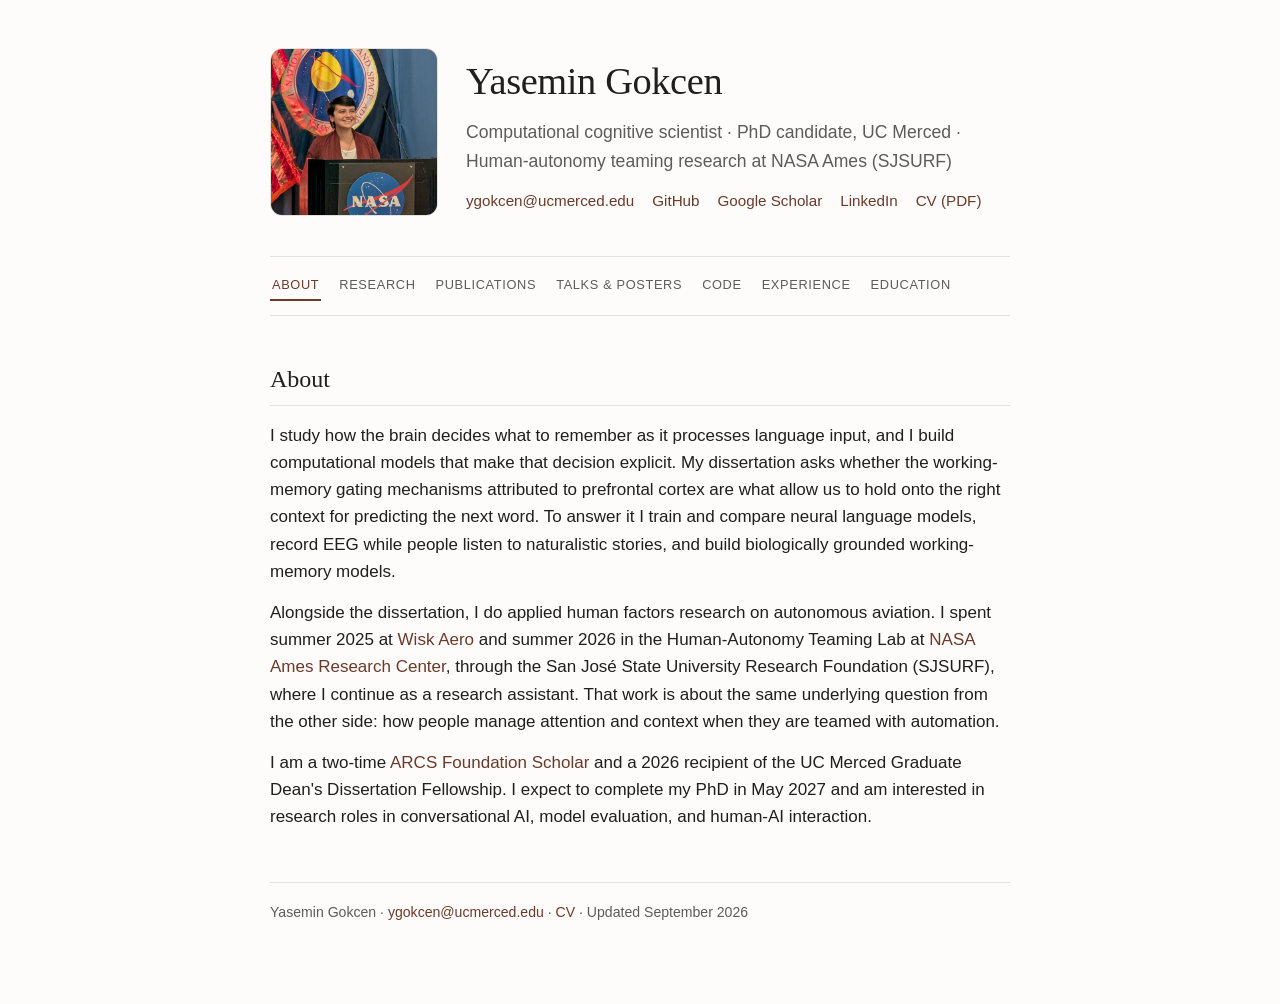
==== commit 162fefb5: "Clarify research intro and NASA continuation" ====
--- a/index.html
+++ b/index.html
@@ -45,7 +45,7 @@
 
 <section id="about" role="tabpanel" aria-labelledby="tab-about" tabindex="0">
 <h2>About</h2>
-<p>I study how the brain decides what to remember while it understands language, and I build computational models that make that decision explicit. My dissertation asks whether the working-memory gating mechanisms attributed to prefrontal cortex are what allow us to hold onto the right context for predicting the next word. To answer it I train and compare neural language models, record EEG while people listen to naturalistic stories, and build biologically grounded working-memory models.</p>
+<p>I study how the brain decides what to remember as it processes language input, and I build computational models that make that decision explicit. My dissertation asks whether the working-memory gating mechanisms attributed to prefrontal cortex are what allow us to hold onto the right context for predicting the next word. To answer it I train and compare neural language models, record EEG while people listen to naturalistic stories, and build biologically grounded working-memory models.</p>
 <p>Alongside the dissertation, I do applied human factors research on autonomous aviation. I spent summer 2025 at <a href="https://wisk.aero/">Wisk Aero</a> and summer 2026 in the Human-Autonomy Teaming Lab at <a href="https://www.nasa.gov/ames/">NASA Ames Research Center</a>, through the San José State University Research Foundation (SJSURF), where I continue as a research assistant. That work is about the same underlying question from the other side: how people manage attention and context when they are teamed with automation.</p>
 <p>I am a two-time <a href="https://arcsfoundation.org/">ARCS Foundation Scholar</a> and a 2026 recipient of the UC Merced Graduate Dean's Dissertation Fellowship. I expect to complete my PhD in May 2027 and am interested in research roles in conversational AI, model evaluation, and human-AI interaction.</p>
 </section>
@@ -57,12 +57,12 @@
 <p>Comprehenders constantly predict upcoming words from context, but the memory holding that context is limited and noisy. Something has to decide what to keep and what to let go. Prefrontal cortex is thought to solve this with a gating mechanism: open the gate to update working memory with relevant input, close it to protect what is already there. My dissertation tests whether this gating is what supports prediction during real-time comprehension, using three converging methods.</p>
 <ul>
 <li><strong>Language-model comparison.</strong> I trained matched recurrent language models that differ only in whether they have gating (LSTM vs. RNN, several random seeds each) and derived a word-by-word <em>gating utility</em> score: how much better the gated model predicts each word. Gating utility rises with independent measures of working-memory demand from three psycholinguistic frameworks (Dependency Locality Theory, ACT-R retrieval cost, and left-corner parsing), which means gating is recruited exactly where context memory is under the most strain.</li>
-<li><strong>EEG during naturalistic listening.</strong> Thirty-two participants listened to the ten Natural Stories narratives while I recorded EEG. Mixed-effects models with GPT surprisal, semantic similarity, frequency, and duration as predictors replicate the surprisal–N400 relationship in a naturalistic auditory setting, and the gating-utility score predicts a separate, later component (roughly 400–600 ms), consistent with gating being a distinct process from prediction itself.</li>
+<li><strong>EEG during naturalistic listening.</strong> I collected EEG from 32 participants as they listened to narratives from the ten-story Natural Stories corpus; after one exclusion, 31 contributed to the analysis. Mixed-effects models with GPT surprisal, semantic similarity, frequency, and duration as predictors replicate the surprisal–N400 relationship in a naturalistic auditory setting, and the gating-utility score predicts a separate, later component (roughly 400–600 ms), consistent with gating being a distinct process from prediction itself.</li>
 <li><strong>A biologically grounded working-memory model.</strong> I built a prefrontal-cortex/basal-ganglia working-memory model in Go using the Leabra/Emergent framework, ran parameter sweeps on an HPC cluster with SLURM, and ablated three model variants to identify which memory component carries the effect. A manuscript on adaptive gating for sequence prediction with long-distance dependencies is in preparation.</li>
 </ul>
 <h3>Human-autonomy teaming in aviation</h3>
 <p class="meta">Human-Autonomy Teaming Lab, NASA Ames Research Center, via SJSURF (2026–present) · Wisk Aero (2025)</p>
-<p>With the HAT Lab I owned the reaction-time data for a human-in-the-loop study of remote pilots responding to autonomous detect-and-avoid alerts, turning raw simulation logs into the analysis-ready dataset used by the team, and analyzed response times by alert type and maneuver together with NASA-TLX workload and physiological measures. I also authored a research roadmap for a five-year agenda on the changing human role in autonomous aviation and served as an embedded observer for a week-long air traffic control simulation with retired controllers. At Wisk Aero I led rapid prototype studies with eye-tracking, physiological sensors, and qualitative methods, and presented findings that shaped product decisions.</p>
+<p>With the HAT Lab I owned the reaction-time data for a human-in-the-loop study of remote pilots responding to autonomous detect-and-avoid alerts, turning raw simulation logs into the analysis-ready dataset used by the team. I analyzed response times by alert type and maneuver and began integrating NASA-TLX workload and physiological measures. I also authored a research roadmap for a five-year agenda on the changing human role in autonomous aviation and served as an embedded observer for a week-long air traffic control simulation with retired controllers. At Wisk Aero I led rapid prototype studies with eye-tracking, physiological sensors, and qualitative methods, and presented findings that shaped product decisions.</p>
 </section>
 
 <section id="publications" role="tabpanel" aria-labelledby="tab-publications" tabindex="0" hidden>
@@ -166,7 +166,7 @@
 </div>
 <div class="project">
 <span class="name"><a href="https://github.com/y-gokcen/lstm-runn-working-memory">lstm-runn-working-memory</a></span> <span class="stack">R · lme4 · tidyverse</span>
-<div>Analysis comparing LSTM, ReLU-RNN, and tanh-RNN language models (15 seeds each) on the Natural Stories corpus; model residuals serve as a gating-utility measure tested against working-memory demand predictors.</div>
+<div>Analysis comparing LSTM, ReLU-RNN, and tanh-RNN language models (five trained replications per architecture; 15 models total) on the Natural Stories corpus; model residuals serve as a gating-utility measure tested against working-memory demand predictors.</div>
 </div>
 <div class="project">
 <span class="name"><a href="https://github.com/y-gokcen/predictive-coding-network">predictive-coding-network</a></span> <span class="stack">Python · NumPy</span>
@@ -181,8 +181,8 @@
 <section id="experience" role="tabpanel" aria-labelledby="tab-experience" tabindex="0" hidden>
 <h2>Experience</h2>
 <div class="role">
-<div class="head"><span class="org">Research Assistant, Human-Autonomy Teaming Lab · NASA Ames Research Center (via SJSU Research Foundation)</span><span class="when">Jun 2026 – present</span></div>
-<div class="small">Summer internship extended into an ongoing role. Reaction-time analysis for a remote-pilot detect-and-avoid study; research roadmap on the human role in autonomous aviation; embedded observer for an air traffic control simulation.</div>
+<div class="head"><span class="org">Research Assistant, Human-Autonomy Teaming Lab at NASA Ames · San José State University Research Foundation (part-time)</span><span class="when">Jun 2026 – present</span></div>
+<div class="small">Following the summer internship, I continued as a research assistant at the lab's request. Reaction-time analysis for a remote-pilot detect-and-avoid study; research roadmap on the human role in autonomous aviation; embedded observer for an air traffic control simulation.</div>
 </div>
 <div class="role">
 <div class="head"><span class="org">Human Factors Intern · Wisk Aero</span><span class="when">Jun – Aug 2025</span></div>
